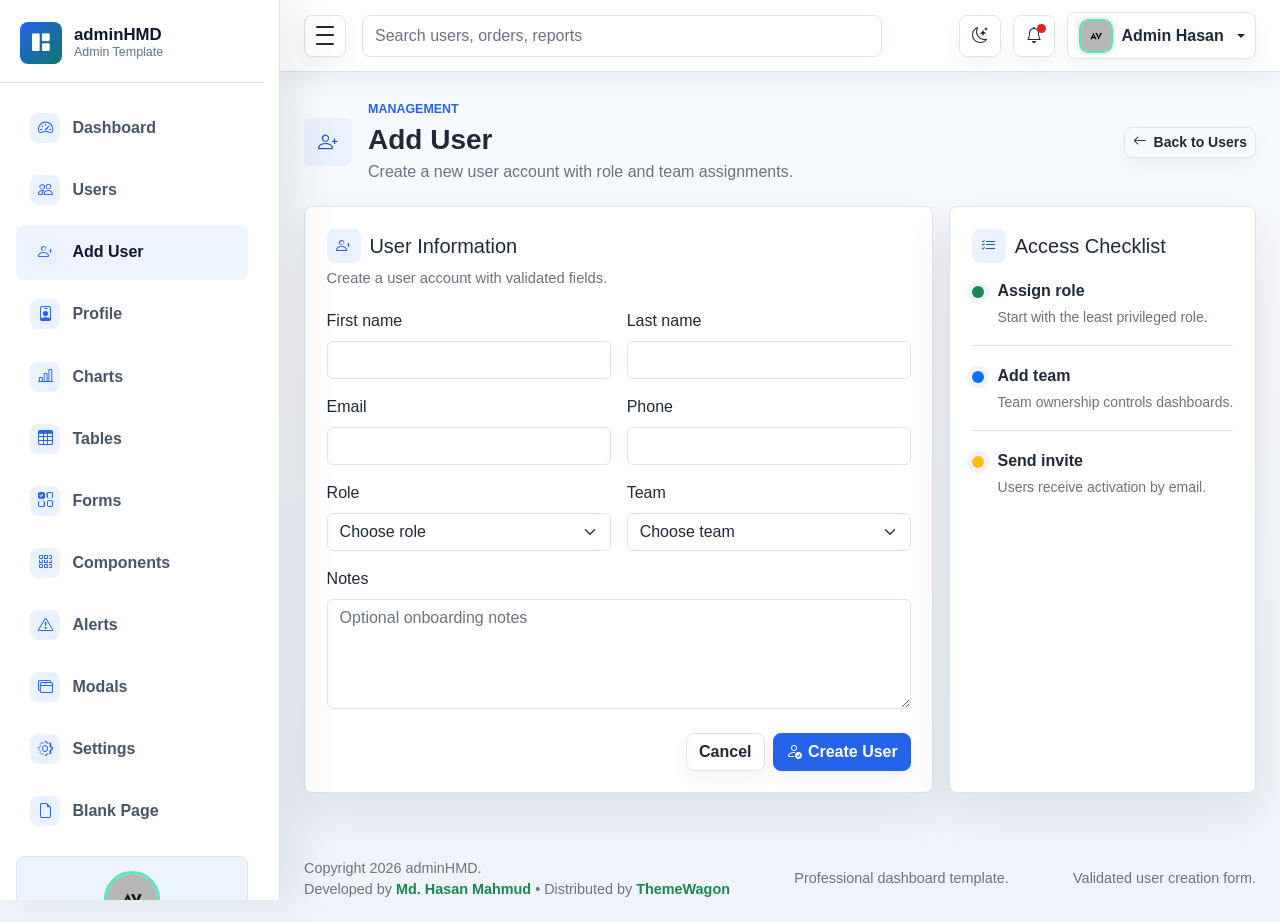
==== admin/html/add-user.html @ 8dc2665f "Admin" ====
<!DOCTYPE html>
<html lang="en">
<head>
  <meta charset="UTF-8">
  <meta name="viewport" content="width=device-width, initial-scale=1.0">
  <meta name="description" content="adminHMD professional admin dashboard template">
  <title>Add User | adminHMD</title>

  <link rel="stylesheet" href="../assets/css/bootstrap.min.css">
  <link rel="stylesheet" href="../assets/vendors/bootstrap-icons/bootstrap-icons.css">
  <link rel="stylesheet" href="../assets/css/style.css">
</head>

<body>
  <div class="admin-shell">
    <div class="sidebar-backdrop" data-sidebar-close></div>

    <aside class="admin-sidebar" id="adminSidebar" aria-label="Main navigation">
      <div class="sidebar-header">
        <a class="brand-mark" href="index.html" aria-label="adminHMD dashboard">
          <span class="brand-icon"><i class="bi bi-grid-1x2-fill" aria-hidden="true"></i></span>
          <span class="brand-copy">
            <span class="brand-title">adminHMD</span>
            <span class="brand-subtitle">Admin Template</span>
          </span>
        </a>
      </div>

      <nav class="sidebar-nav">
        <a class="nav-link" href="index.html">
          <span class="nav-icon"><i class="bi bi-speedometer2" aria-hidden="true"></i></span>
          <span class="nav-text">Dashboard</span>
        </a>
        <a class="nav-link" href="users.html">
          <span class="nav-icon"><i class="bi bi-people" aria-hidden="true"></i></span>
          <span class="nav-text">Users</span>
        </a>
        <a class="nav-link active" href="add-user.html" aria-current="page">
          <span class="nav-icon"><i class="bi bi-person-plus" aria-hidden="true"></i></span>
          <span class="nav-text">Add User</span>
        </a>
        <a class="nav-link" href="profile.html">
          <span class="nav-icon"><i class="bi bi-person-badge" aria-hidden="true"></i></span>
          <span class="nav-text">Profile</span>
        </a>
        <a class="nav-link" href="charts.html">
          <span class="nav-icon"><i class="bi bi-bar-chart-line" aria-hidden="true"></i></span>
          <span class="nav-text">Charts</span>
        </a>
        <a class="nav-link" href="tables.html">
          <span class="nav-icon"><i class="bi bi-table" aria-hidden="true"></i></span>
          <span class="nav-text">Tables</span>
        </a>
        <a class="nav-link" href="forms.html">
          <span class="nav-icon"><i class="bi bi-ui-checks-grid" aria-hidden="true"></i></span>
          <span class="nav-text">Forms</span>
        </a>
        <a class="nav-link" href="components.html">
          <span class="nav-icon"><i class="bi bi-grid-3x3-gap" aria-hidden="true"></i></span>
          <span class="nav-text">Components</span>
        </a>
        <a class="nav-link" href="alerts.html">
          <span class="nav-icon"><i class="bi bi-exclamation-triangle" aria-hidden="true"></i></span>
          <span class="nav-text">Alerts</span>
        </a>
        <a class="nav-link" href="modals.html">
          <span class="nav-icon"><i class="bi bi-window-stack" aria-hidden="true"></i></span>
          <span class="nav-text">Modals</span>
        </a>
        <a class="nav-link" href="settings.html">
          <span class="nav-icon"><i class="bi bi-gear" aria-hidden="true"></i></span>
          <span class="nav-text">Settings</span>
        </a>
        <a class="nav-link" href="blank.html">
          <span class="nav-icon"><i class="bi bi-file-earmark" aria-hidden="true"></i></span>
          <span class="nav-text">Blank Page</span>
        </a>
      </nav>

      <div class="sidebar-user">
        <img class="avatar-img avatar-md sidebar-user-avatar" src="../assets/images/avatar/avatar.jpg" alt="Admin Hasan">
        <strong>Admin Hasan</strong>
        <small>Active Workspace</small>
      </div>

      <div class="sidebar-footer">
        <span class="status-dot"></span>
        <span class="sidebar-footer-text">System running smoothly</span>
      </div>
    </aside>

    <div class="admin-main">
      <nav class="navbar admin-navbar navbar-expand bg-white">
        <div class="container-fluid px-3 px-lg-4">
          <button class="sidebar-toggle" type="button" data-sidebar-toggle aria-controls="adminSidebar" aria-expanded="true" aria-label="Toggle sidebar">
            <span></span>
            <span></span>
            <span></span>
          </button>

          <form class="d-none d-md-flex ms-3 flex-grow-1" role="search">
            <input class="form-control search-input" type="search" placeholder="Search users, orders, reports" aria-label="Search">
          </form>

          <div class="navbar-actions ms-auto">
            <button class="icon-button theme-toggle" type="button" data-theme-toggle aria-label="Switch color theme" title="Switch color theme">
              <i class="bi bi-moon-stars" data-theme-icon aria-hidden="true"></i>
            </button>
            <div class="dropdown">
              <button class="icon-button" type="button" data-bs-toggle="dropdown" aria-expanded="false" aria-label="Notifications">
                <span class="notification-dot"></span>
                <i class="bi bi-bell" aria-hidden="true"></i>
              </button>
              <div class="dropdown-menu dropdown-menu-end notification-menu">
                <div class="dropdown-header fw-bold text-body">Notifications</div>
                <a class="dropdown-item" href="users.html">
                  <span class="notification-title">New user registered</span>
                  <span class="notification-time">4 minutes ago</span>
                </a>
                <a class="dropdown-item" href="charts.html">
                  <span class="notification-title">Revenue target reached</span>
                  <span class="notification-time">32 minutes ago</span>
                </a>
                <a class="dropdown-item" href="settings.html">
                  <span class="notification-title">Security review completed</span>
                  <span class="notification-time">1 hour ago</span>
                </a>
              </div>
            </div>

            <div class="dropdown">
              <button class="profile-button dropdown-toggle" type="button" data-bs-toggle="dropdown" aria-expanded="false">
                <img class="avatar-img avatar-sm" src="../assets/images/avatar/avatar.jpg" alt="Admin Hasan">
                <span class="profile-name d-none d-sm-inline">Admin Hasan</span>
              </button>
              <ul class="dropdown-menu dropdown-menu-end">
                <li><a class="dropdown-item" href="profile.html">Profile</a></li>
                <li><a class="dropdown-item" href="settings.html">Account settings</a></li>
                <li><hr class="dropdown-divider"></li>
                <li><a class="dropdown-item" href="login.html">Sign out</a></li>
              </ul>
            </div>
          </div>
        </div>
      </nav>

      <main class="dashboard-content">
        <div class="container-fluid px-3 px-lg-4 py-4">
          <div class="page-heading">
            <div class="page-heading-copy">
              <span class="page-icon"><i class="bi bi-person-plus" aria-hidden="true"></i></span>
              <div>
                <p class="eyebrow mb-1">Management</p>
                <h1 class="h3 mb-1">Add User</h1>
                <p class="text-muted mb-0">Create a new user account with role and team assignments.</p>
              </div>
            </div>
            <div class="heading-actions"><a class="btn btn-outline-secondary btn-sm" href="users.html"><i class="bi bi-arrow-left" aria-hidden="true"></i> Back to Users</a></div>
          </div>

          <section class="row g-3">
            <div class="col-12 col-xl-8">
              <form class="panel needs-validation" novalidate>
                <div class="panel-header"><div><h2 class="h5 mb-1 section-title"><i class="bi bi-person-plus" aria-hidden="true"></i><span>User Information</span></h2><p class="text-muted mb-0">Create a user account with validated fields.</p></div></div>
                <div class="row g-3">
                  <div class="col-md-6"><label class="form-label" for="firstName">First name</label><input class="form-control" id="firstName" type="text" required><div class="invalid-feedback">First name is required.</div></div>
                  <div class="col-md-6"><label class="form-label" for="lastName">Last name</label><input class="form-control" id="lastName" type="text" required><div class="invalid-feedback">Last name is required.</div></div>
                  <div class="col-md-6"><label class="form-label" for="email">Email</label><input class="form-control" id="email" type="email" required><div class="invalid-feedback">Enter a valid email.</div></div>
                  <div class="col-md-6"><label class="form-label" for="phone">Phone</label><input class="form-control" id="phone" type="tel" required><div class="invalid-feedback">Phone number is required.</div></div>
                  <div class="col-md-6"><label class="form-label" for="role">Role</label><select class="form-select" id="role" required><option value="">Choose role</option><option>Admin</option><option>Manager</option><option>Editor</option><option>Viewer</option></select><div class="invalid-feedback">Choose a role.</div></div>
                  <div class="col-md-6"><label class="form-label" for="team">Team</label><select class="form-select" id="team" required><option value="">Choose team</option><option>Operations</option><option>Sales</option><option>Content</option><option>Finance</option></select><div class="invalid-feedback">Choose a team.</div></div>
                  <div class="col-12"><label class="form-label" for="notes">Notes</label><textarea class="form-control" id="notes" rows="4" placeholder="Optional onboarding notes"></textarea></div>
                </div>
                <div class="d-flex flex-wrap justify-content-end gap-2 mt-4"><a class="btn btn-outline-secondary" href="users.html">Cancel</a><button class="btn btn-primary" type="submit"><i class="bi bi-person-check" aria-hidden="true"></i> Create User</button></div>
              </form>
            </div>
            <div class="col-12 col-xl-4">
              <div class="panel h-100">
                <h2 class="h5 mb-3 section-title"><i class="bi bi-list-check" aria-hidden="true"></i><span>Access Checklist</span></h2>
                <div class="activity-list">
                  <div class="activity-item"><span class="activity-dot bg-success"></span><div><p class="mb-1 fw-semibold">Assign role</p><p class="text-muted small mb-0">Start with the least privileged role.</p></div></div>
                  <div class="activity-item"><span class="activity-dot bg-primary"></span><div><p class="mb-1 fw-semibold">Add team</p><p class="text-muted small mb-0">Team ownership controls dashboards.</p></div></div>
                  <div class="activity-item"><span class="activity-dot bg-warning"></span><div><p class="mb-1 fw-semibold">Send invite</p><p class="text-muted small mb-0">Users receive activation by email.</p></div></div>
                </div>
              </div>
            </div>
          </section>
        </div>
      </main>

      <footer class="admin-footer">
        <div class="container-fluid px-3 px-lg-4">
          <span>Copyright 2026 adminHMD. <br> Developed by <a target="_blank" class="fw-bold text-success" href="https://github.com/HasanMahmudDev">Md. Hasan Mahmud</a> • Distributed by <a target="_blank" class="fw-bold text-success" href="https://themewagon.com">ThemeWagon</a> </span>
          <span>Professional dashboard template.</span>
          <span>Validated user creation form.</span>
        </div>
      </footer>
    </div>
  </div>

  <script src="../assets/js/bootstrap.bundle.min.js"></script>
  <script src="../assets/js/main.js"></script>
</body>
</html>
---- admin/assets/css/style.css ----
:root {
  --sidebar-width: 280px;
  --sidebar-mini-width: 84px;
  --admin-bg: #f5f7fb;
  --admin-surface: #ffffff;
  --admin-surface-soft: #f8fafc;
  --admin-border: #dbe4ef;
  --admin-text: #1f2937;
  --admin-muted: #6b7280;
  --admin-primary: #2563eb;
  --admin-primary-dark: #1d4ed8;
  --admin-success: #0f766e;
  --admin-warning: #d97706;
  --admin-danger: #dc2626;
  --admin-sidebar: #111827;
  --admin-sidebar-soft: #1f2937;
  --admin-shadow-sm: 0 10px 24px rgba(15, 23, 42, 0.06);
  --admin-shadow: 0 18px 46px rgba(15, 23, 42, 0.09);
  --admin-shadow-lg: 0 26px 70px rgba(15, 23, 42, 0.12);
  --admin-ring: 0 0 0 4px rgba(37, 99, 235, 0.12);
}

* {
  box-sizing: border-box;
}

html {
  min-height: 100%;
}

body {
  min-height: 100vh;
  margin: 0;
  background: linear-gradient(180deg, #f8fbff 0%, var(--admin-bg) 42%, #eef4fa 100%);
  color: var(--admin-text);
  font-family: "Segoe UI", Arial, sans-serif;
}

a {
  text-decoration: none;
}

.admin-shell {
  min-height: 100vh;
}

.admin-sidebar {
  position: fixed;
  inset: 0 auto 0 0;
  z-index: 1040;
  width: var(--sidebar-width);
  display: flex;
  flex-direction: column;
  overflow-x: hidden;
  overflow-y: auto;
  /* Reserve scrollbar gutter to keep inner content width stable so header/footer dividers align with scrollbar */
  scrollbar-gutter: stable;
  background: var(--admin-sidebar);
  color: #ffffff;
  box-shadow: 18px 0 42px rgba(15, 23, 42, 0.18);
  transform: translateX(0);
  transition: width 0.2s ease, transform 0.2s ease;
}

.sidebar-header {
  padding: 1.35rem 1.25rem 1.15rem;
  margin-inline: 0;
  border-bottom: 1px solid rgba(255, 255, 255, 0.08);
}

.brand-mark {
  display: flex;
  align-items: center;
  gap: 0.75rem;
  min-width: 0;
  color: #ffffff;
}

.brand-mark:hover,
.brand-mark:focus {
  color: #ffffff;
}

.brand-icon,
.profile-avatar,
.metric-icon,
.nav-icon {
  display: inline-grid;
  place-items: center;
  flex: 0 0 auto;
  font-weight: 800;
}

.brand-icon {
  width: 42px;
  height: 42px;
  border-radius: 8px;
  background: linear-gradient(135deg, #2563eb, #0f766e);
  color: #ffffff;
}

.brand-copy,
.brand-title,
.brand-subtitle,
.nav-text,
.sidebar-footer-text {
  min-width: 0;
  transition: opacity 0.16s ease, width 0.16s ease;
}

.brand-title,
.brand-subtitle {
  display: block;
  line-height: 1.2;
  white-space: nowrap;
}

.brand-title {
  font-size: 1.05rem;
  font-weight: 800;
}

.brand-subtitle {
  color: #9ca3af;
  font-size: 0.78rem;
}

.sidebar-nav {
  display: grid;
  gap: 0.45rem;
  padding: 1.1rem 1rem;
}

.sidebar-nav .nav-link {
  display: flex;
  align-items: center;
  gap: 0.75rem;
  min-height: 48px;
  padding: 0.78rem 0.9rem;
  border-radius: 8px;
  color: #d1d5db;
  font-weight: 700;
  transition: background 0.16s ease, color 0.16s ease, transform 0.16s ease;
  white-space: nowrap;
}

.sidebar-nav .nav-link:hover,
.sidebar-nav .nav-link:focus,
.sidebar-nav .nav-link.active {
  background: var(--admin-sidebar-soft);
  color: #ffffff;
}

.sidebar-nav .nav-link:hover,
.sidebar-nav .nav-link:focus {
  transform: translateX(2px);
}

.nav-icon {
  width: 30px;
  height: 30px;
  border-radius: 8px;
  background: rgba(255, 255, 255, 0.08);
  color: #bfdbfe;
  font-size: 0.76rem;
}

.sidebar-footer {
  display: flex;
  align-items: center;
  gap: 0.65rem;
  margin-top: auto;
  margin-inline: 1.25rem;
  padding: 1rem 0;
  color: #d1d5db;
  border-top: 1px solid rgba(255, 255, 255, 0.08);
  font-size: 0.9rem;
  white-space: nowrap;
}

.sidebar-user {
  margin: auto 1rem 1rem;
  padding: 0.85rem;
  display: grid;
  justify-items: center;
  gap: 0.22rem;
  border: 1px solid var(--admin-sidebar-border);
  border-radius: 8px;
  background: var(--admin-sidebar-soft);
  text-align: center;
}

.sidebar-user-avatar {
  border: 3px solid #53e9b9;
}

.sidebar-user strong {
  color: var(--admin-sidebar-text-strong);
  font-size: 1rem;
  line-height: 1.1;
}

.sidebar-user small {
  color: var(--admin-sidebar-muted);
  font-size: 0.84rem;
}

.status-dot,
.notification-dot {
  width: 9px;
  height: 9px;
  border-radius: 50%;
}

.status-dot {
  flex: 0 0 auto;
  background: #22c55e;
}

.sidebar-backdrop {
  position: fixed;
  inset: 0;
  z-index: 1030;
  display: none;
  background: rgba(15, 23, 42, 0.5);
}

.admin-main {
  width: auto;
  min-width: 0;
  min-height: 100vh;
  margin-left: var(--sidebar-width);
  transition: margin-left 0.2s ease;
}

.admin-navbar {
  position: sticky;
  top: 0;
  z-index: 1020;
  min-height: 72px;
  border-bottom: 1px solid var(--admin-border);
  box-shadow: var(--admin-shadow-sm);
}

.admin-navbar.bg-white {
  background-color: rgba(255, 255, 255, 0.94) !important;
  backdrop-filter: blur(14px);
}

.sidebar-toggle {
  width: 42px;
  height: 42px;
  display: inline-grid;
  place-items: center;
  gap: 4px;
  padding: 9px;
  border: 1px solid var(--admin-border);
  border-radius: 8px;
  background: #ffffff;
  box-shadow: 0 8px 18px rgba(15, 23, 42, 0.05);
  transition: border-color 0.16s ease, background 0.16s ease, box-shadow 0.16s ease;
}

.sidebar-toggle:hover,
.sidebar-toggle:focus {
  border-color: #bfdbfe;
  background: #f8fbff;
  box-shadow: var(--admin-ring);
}

.sidebar-toggle span {
  width: 18px;
  height: 2px;
  display: block;
  background: var(--admin-text);
  border-radius: 999px;
}

.search-input {
  max-width: 520px;
  border-color: var(--admin-border);
  border-radius: 8px;
  background: var(--admin-surface-soft);
  min-height: 42px;
  box-shadow: none;
}

.search-input:focus {
  border-color: #93c5fd;
  box-shadow: var(--admin-ring);
}

.navbar-actions {
  display: flex;
  align-items: center;
  gap: 0.75rem;
}

.icon-button,
.profile-button {
  border: 1px solid var(--admin-border);
  background: #ffffff;
  color: var(--admin-text);
  box-shadow: 0 8px 18px rgba(15, 23, 42, 0.05);
  transition: border-color 0.16s ease, box-shadow 0.16s ease, transform 0.16s ease;
}

.icon-button:hover,
.icon-button:focus,
.profile-button:hover,
.profile-button:focus {
  border-color: #bfdbfe;
  box-shadow: var(--admin-ring);
}

.icon-button {
  position: relative;
  width: 42px;
  height: 42px;
  border-radius: 8px;
  font-weight: 800;
}

.notification-dot {
  position: absolute;
  top: 8px;
  right: 8px;
  background: var(--admin-danger);
}

.notification-menu {
  width: min(320px, calc(100vw - 2rem));
  border: 1px solid var(--admin-border);
  border-radius: 8px;
  box-shadow: var(--admin-shadow);
}

.notification-menu .dropdown-item {
  display: grid;
  gap: 0.2rem;
  padding-block: 0.7rem;
}

.notification-title {
  font-weight: 700;
}

.notification-time {
  color: var(--admin-muted);
  font-size: 0.82rem;
}

.profile-button {
  display: flex;
  align-items: center;
  gap: 0.55rem;
  min-height: 42px;
  padding: 0.35rem 0.65rem;
  border-radius: 8px;
  font-weight: 700;
}

.profile-avatar {
  width: 30px;
  height: 30px;
  border-radius: 8px;
  background: #e0ecff;
  color: var(--admin-primary-dark);
  font-size: 0.76rem;
}

.avatar-img {
  display: block;
  flex: 0 0 auto;
  object-fit: cover;
  object-position: center;
}

.avatar-sm {
  width: 34px;
  height: 34px;
  border-radius: 10px;
}

.avatar-md {
  width: 56px;
  height: 56px;
  border-radius: 50%;
}

.avatar-xl {
  width: 78px;
  height: 78px;
  border-radius: 50%;
}

.profile-button .avatar-sm {
  border: 2px solid #52e7b8;
  box-shadow: 0 0 0 2px rgba(15, 23, 42, 0.08);
}

html[data-theme="dark"] .profile-button .avatar-sm {
  border-color: #54f0be;
  box-shadow: 0 0 0 2px rgba(255, 255, 255, 0.08);
}

.dashboard-content {
  min-height: calc(100vh - 132px);
}

.dashboard-content > .container-fluid {
  padding-top: 1.75rem !important;
  padding-bottom: 1.75rem !important;
}

.page-heading,
.panel-header,
.metric-top {
  display: flex;
  align-items: center;
  justify-content: space-between;
  gap: 1rem;
}

.page-heading {
  margin-bottom: 1.35rem;
}

.page-heading h1 {
  font-weight: 800;
  letter-spacing: 0;
}

.eyebrow {
  color: var(--admin-primary);
  font-size: 0.78rem;
  font-weight: 800;
  text-transform: uppercase;
}

.heading-actions {
  display: flex;
  flex-wrap: wrap;
  justify-content: flex-end;
  gap: 0.65rem;
}

.btn {
  border-radius: 8px;
  font-weight: 700;
  box-shadow: 0 8px 18px rgba(15, 23, 42, 0.05);
  transition: border-color 0.16s ease, background 0.16s ease, box-shadow 0.16s ease, transform 0.16s ease;
}

.btn:hover,
.btn:focus {
  transform: translateY(-1px);
}

.btn-primary {
  border-color: var(--admin-primary);
  background: var(--admin-primary);
}

.btn-primary:hover,
.btn-primary:focus {
  border-color: var(--admin-primary-dark);
  background: var(--admin-primary-dark);
}

.metric-card,
.panel {
  border: 1px solid var(--admin-border);
  border-radius: 8px;
  background: var(--admin-surface);
  box-shadow: var(--admin-shadow);
}

.metric-card {
  position: relative;
  min-height: 164px;
  padding: 1.35rem;
  overflow: hidden;
  transition: border-color 0.18s ease, box-shadow 0.18s ease, transform 0.18s ease;
}

.metric-card::before {
  content: "";
  position: absolute;
  inset: 0 auto 0 0;
  width: 4px;
  background: var(--metric-color, var(--admin-primary));
}

.metric-card:hover {
  border-color: #c6d5e8;
  box-shadow: var(--admin-shadow-lg);
  transform: translateY(-3px);
}

.metric-primary {
  --metric-color: var(--admin-primary);
}

.metric-success {
  --metric-color: var(--admin-success);
}

.metric-warning {
  --metric-color: var(--admin-warning);
}

.metric-danger {
  --metric-color: var(--admin-danger);
}

.metric-label {
  color: var(--admin-muted);
  font-size: 0.78rem;
  font-weight: 800;
  text-transform: uppercase;
}

.metric-icon {
  width: 42px;
  height: 42px;
  border-radius: 8px;
  background: #eaf2ff;
  color: var(--metric-color, var(--admin-primary));
  box-shadow: inset 0 0 0 1px rgba(255, 255, 255, 0.7);
}

.metric-success .metric-icon {
  background: #e7f6f3;
}

.metric-warning .metric-icon {
  background: #fff4df;
}

.metric-danger .metric-icon {
  background: #ffecec;
}

.metric-value {
  margin-top: 1rem;
  color: var(--admin-text);
  font-size: 2.18rem;
  font-weight: 800;
  line-height: 1;
}

.metric-meta {
  display: flex;
  flex-wrap: wrap;
  gap: 0.35rem;
  margin-top: 0.9rem;
  color: var(--admin-muted);
  font-size: 0.9rem;
  font-weight: 700;
}

.panel {
  padding: 1.35rem;
  transition: border-color 0.18s ease, box-shadow 0.18s ease;
}

.panel:hover {
  border-color: #c6d5e8;
  box-shadow: var(--admin-shadow-lg);
}

.panel-header {
  margin-bottom: 1.25rem;
}

.panel-header p {
  font-size: 0.92rem;
}

.chart-bars {
  height: 292px;
  display: grid;
  grid-template-columns: repeat(6, minmax(38px, 1fr));
  align-items: end;
  gap: 1rem;
  padding: 1.2rem 0.4rem 0;
  border-radius: 8px;
  background: linear-gradient(180deg, #f8fafc 0%, #ffffff 100%);
}

.chart-column {
  height: 100%;
  display: grid;
  grid-template-rows: 1fr auto;
  align-items: end;
  gap: 0.6rem;
  color: var(--admin-muted);
  font-size: 0.84rem;
  font-weight: 700;
  text-align: center;
}

.chart-column span {
  width: 100%;
  height: var(--bar-size);
  min-height: 28px;
  display: block;
  border-radius: 8px 8px 3px 3px;
  background: linear-gradient(180deg, var(--admin-primary), var(--admin-success));
  box-shadow: 0 10px 20px rgba(37, 99, 235, 0.18);
}

.bar-42 {
  --bar-size: 42%;
}

.bar-58 {
  --bar-size: 58%;
}

.bar-51 {
  --bar-size: 51%;
}

.bar-72 {
  --bar-size: 72%;
}

.bar-66 {
  --bar-size: 66%;
}

.bar-83 {
  --bar-size: 83%;
}

.activity-list {
  display: grid;
  gap: 1.1rem;
}

.activity-item {
  display: grid;
  grid-template-columns: auto 1fr;
  gap: 0.85rem;
  padding-bottom: 1.1rem;
  border-bottom: 1px solid var(--admin-border);
}

.activity-item:last-child {
  padding-bottom: 0;
  border-bottom: 0;
}

.activity-dot {
  width: 12px;
  height: 12px;
  margin-top: 0.45rem;
  border-radius: 50%;
  box-shadow: 0 0 0 5px rgba(37, 99, 235, 0.08);
}

.table {
  --bs-table-bg: transparent;
}

.table thead th {
  color: var(--admin-muted);
  font-size: 0.78rem;
  text-transform: uppercase;
  white-space: nowrap;
}

.table tbody td {
  min-width: 120px;
  padding-top: 1rem;
  padding-bottom: 1rem;
}

.table tbody tr {
  transition: background 0.16s ease;
}

.table tbody tr:hover {
  background: #f8fbff;
}

.badge {
  border-radius: 8px;
  padding: 0.45rem 0.65rem;
}

.table-search {
  width: min(260px, 100%);
  border-color: var(--admin-border);
  border-radius: 8px;
}

.table-media {
  display: flex;
  align-items: center;
  gap: 0.7rem;
}

.product-thumb {
  width: 42px;
  height: 42px;
  border-radius: 8px;
  object-fit: cover;
  flex: 0 0 auto;
  border: 1px solid var(--admin-border);
}

.profile-avatar-lg {
  width: 92px;
  height: 92px;
  border-radius: 8px;
  font-size: 1.5rem;
}

.profile-hero {
  display: grid;
  justify-items: center;
}

.profile-card {
  overflow: hidden;
}

.profile-cover {
  margin: -1.35rem -1.35rem 0.9rem;
  height: 96px;
  border-bottom: 1px solid var(--admin-border);
}

.profile-cover img {
  width: 100%;
  height: 100%;
  display: block;
  object-fit: cover;
  object-position: center;
}

.profile-photo {
  margin-top: -44px;
  border: 4px solid var(--admin-surface);
  box-shadow: var(--admin-shadow-sm);
}

.info-list,
.settings-list,
.legend-list {
  display: grid;
  gap: 0.85rem;
}

.info-list div,
.mini-card,
.settings-row,
.legend-list div {
  border: 1px solid var(--admin-border);
  border-radius: 8px;
  background: var(--admin-surface-soft);
}

.info-list div,
.legend-list div {
  display: flex;
  align-items: center;
  justify-content: space-between;
  gap: 1rem;
  padding: 0.85rem;
}

.info-list span,
.mini-card span,
.settings-row small {
  color: var(--admin-muted);
  font-size: 0.84rem;
}

.info-list strong,
.mini-card strong {
  text-align: right;
}

.mini-card {
  display: grid;
  gap: 0.35rem;
  min-height: 104px;
  align-content: center;
  padding: 1rem;
}

.mini-card strong {
  color: var(--admin-text);
  font-size: 1.05rem;
}

.settings-row {
  display: flex;
  align-items: center;
  justify-content: space-between;
  gap: 1rem;
  padding: 1rem;
  cursor: pointer;
}

.settings-row span {
  display: grid;
  gap: 0.2rem;
}

.donut-chart {
  width: 190px;
  height: 190px;
  display: grid;
  place-items: center;
  border-radius: 50%;
  background: conic-gradient(var(--admin-primary) 0 42%, var(--admin-success) 42% 68%, var(--admin-warning) 68% 86%, var(--admin-danger) 86% 100%);
  box-shadow: var(--admin-shadow-sm);
}

.donut-chart span {
  width: 112px;
  height: 112px;
  display: grid;
  place-items: center;
  border-radius: 50%;
  background: #ffffff;
  color: var(--admin-text);
  font-size: 1.65rem;
  font-weight: 800;
}

.legend-list div {
  padding: 0.75rem 0.85rem;
}

.legend-dot {
  width: 10px;
  height: 10px;
  flex: 0 0 auto;
  border-radius: 50%;
}

.legend-list strong {
  margin-left: auto;
}

.progress {
  height: 1.15rem;
  border-radius: 8px;
  background: #e8eef6;
}

.progress-bar {
  border-radius: 8px;
  font-size: 0.75rem;
  font-weight: 800;
}

.progress-42 {
  width: 42%;
}

.progress-58 {
  width: 58%;
}

.progress-72 {
  width: 72%;
}

.blank-panel {
  min-height: 440px;
  display: grid;
  place-items: center;
  text-align: center;
}

.blank-state {
  max-width: 440px;
  display: grid;
  justify-items: center;
}

.blank-visual {
  width: 88px;
  height: 88px;
  object-fit: contain;
  margin-bottom: 0.9rem;
}

.auth-body {
  min-height: 100vh;
  background: linear-gradient(135deg, #f8fbff 0%, #eaf2ff 44%, #eef8f6 100%);
}

.auth-page,
.error-page {
  min-height: 100vh;
  display: grid;
  place-items: center;
  padding: 1.5rem;
}

.auth-card,
.error-card {
  width: min(100%, 460px);
  border: 1px solid var(--admin-border);
  border-radius: 8px;
  background: rgba(255, 255, 255, 0.96);
  box-shadow: var(--admin-shadow-lg);
}

.auth-card {
  padding: 1.5rem;
}

.auth-visual {
  margin-bottom: 1rem;
  height: 96px;
  border: 1px solid var(--admin-border);
  border-radius: 8px;
  overflow: hidden;
}

.auth-visual img {
  width: 100%;
  height: 100%;
  display: block;
  object-fit: cover;
  object-position: center;
}

.error-card {
  padding: 2rem;
  text-align: center;
}

.error-illustration {
  width: min(260px, 100%);
  max-height: 132px;
  object-fit: contain;
  margin: 0 auto 0.55rem;
}

.auth-brand {
  display: flex;
  align-items: center;
  gap: 0.75rem;
  margin-bottom: 1.5rem;
  color: var(--admin-text);
}

.auth-brand:hover,
.auth-brand:focus {
  color: var(--admin-text);
}

.auth-brand span:last-child {
  display: grid;
  line-height: 1.2;
}

.auth-brand small,
.auth-footer {
  color: var(--admin-muted);
}

.auth-footer {
  margin-top: 1.2rem;
  text-align: center;
  font-size: 0.92rem;
}

.error-code {
  color: var(--admin-primary);
  font-size: clamp(5rem, 18vw, 8rem);
  font-weight: 800;
  line-height: 1;
}

.admin-footer {
  padding: 1.1rem 0 1.35rem;
  color: var(--admin-muted);
  font-size: 0.9rem;
}

.admin-footer .container-fluid {
  display: flex;
  align-items: center;
  justify-content: space-between;
  gap: 1rem;
}

@media (min-width: 992px) {
  body.sidebar-mini .admin-sidebar {
    width: var(--sidebar-mini-width);
  }

  body.sidebar-mini .admin-main {
    margin-left: var(--sidebar-mini-width);
  }

  body.sidebar-mini .brand-copy,
  body.sidebar-mini .nav-text,
  body.sidebar-mini .sidebar-footer-text {
    width: 0;
    opacity: 0;
    overflow: hidden;
  }

  body.sidebar-mini .sidebar-header,
  body.sidebar-mini .sidebar-footer {
    margin-inline: 1rem;
    padding-inline: 0;
  }

  body.sidebar-mini .sidebar-nav .nav-link {
    justify-content: center;
    padding-inline: 0.65rem;
  }

  body.sidebar-mini .sidebar-nav .nav-link:hover,
  body.sidebar-mini .sidebar-nav .nav-link:focus {
    transform: none;
  }
}

@media (max-width: 991.98px) {
  .admin-sidebar {
    width: min(var(--sidebar-width), calc(100vw - 48px));
    transform: translateX(-100%);
  }

  .admin-main {
    margin-left: 0;
  }

  body.sidebar-open {
    overflow: hidden;
  }

  body.sidebar-open .admin-sidebar {
    transform: translateX(0);
  }

  body.sidebar-open .sidebar-backdrop {
    display: block;
  }
}

@media (max-width: 575.98px) {
  .page-heading,
  .panel-header {
    align-items: flex-start;
    flex-direction: column;
  }

  .heading-actions {
    width: 100%;
    justify-content: stretch;
  }

  .heading-actions .btn {
    flex: 1 1 0;
  }

  .chart-bars {
    height: 220px;
    gap: 0.6rem;
    padding-inline: 0.25rem;
  }

  .metric-value {
    font-size: 1.85rem;
  }

  .metric-card,
  .panel {
    padding: 1.1rem;
  }

  .admin-footer .container-fluid {
    align-items: flex-start;
    flex-direction: column;
  }
}

@media (prefers-reduced-motion: reduce) {
  .sidebar-nav .nav-link,
  .sidebar-toggle,
  .icon-button,
  .profile-button,
  .btn,
  .metric-card,
  .panel,
  .table tbody tr {
    transition: none;
  }

  .sidebar-nav .nav-link:hover,
  .sidebar-nav .nav-link:focus,
  .btn:hover,
  .btn:focus,
  .metric-card:hover {
    transform: none;
  }
}

html[data-theme="dark"] {
  --admin-bg: #0f172a;
  --admin-surface: #182235;
  --admin-surface-soft: #111827;
  --admin-border: #2f3b52;
  --admin-text: #e5edf7;
  --admin-muted: #9aa8bd;
  --admin-primary: #60a5fa;
  --admin-primary-dark: #3b82f6;
  --admin-success: #2dd4bf;
  --admin-warning: #fbbf24;
  --admin-danger: #f87171;
  --admin-sidebar: #090f1d;
  --admin-sidebar-soft: #172033;
  --admin-shadow-sm: 0 10px 24px rgba(0, 0, 0, 0.24);
  --admin-shadow: 0 18px 46px rgba(0, 0, 0, 0.32);
  --admin-shadow-lg: 0 26px 70px rgba(0, 0, 0, 0.42);
  --admin-ring: 0 0 0 4px rgba(96, 165, 250, 0.18);
}

html[data-theme="dark"] body {
  background: linear-gradient(180deg, #111827 0%, var(--admin-bg) 48%, #0b1120 100%);
}

.brand-icon {
  font-size: 1.1rem;
}

.nav-icon {
  font-size: 0.95rem;
}

.theme-toggle i {
  font-size: 1rem;
}

.admin-navbar.bg-white,
.sidebar-toggle,
.icon-button,
.profile-button {
  background-color: var(--admin-surface) !important;
  color: var(--admin-text);
}

html[data-theme="dark"] .admin-navbar.bg-white {
  background-color: rgba(24, 34, 53, 0.92) !important;
}

html[data-theme="dark"] .profile-avatar {
  background: #1e3a5f;
  color: #bfdbfe;
}

.page-heading-copy {
  display: flex;
  align-items: center;
  justify-content: flex-start;
  gap: 1rem;
  min-width: 0;
}

.page-icon,
.section-title i {
  display: inline-grid;
  place-items: center;
  flex: 0 0 auto;
  border-radius: 8px;
  background: #eaf2ff;
  color: var(--admin-primary-dark);
}

.page-icon {
  width: 48px;
  height: 48px;
  font-size: 1.25rem;
}

.section-title {
  display: inline-flex;
  align-items: center;
  gap: 0.55rem;
}

.section-title i {
  width: 34px;
  height: 34px;
  font-size: 0.95rem;
}

html[data-theme="dark"] .page-icon,
html[data-theme="dark"] .section-title i {
  background: #1e3a5f;
  color: #bfdbfe;
}

.btn {
  display: inline-flex;
  align-items: center;
  justify-content: center;
  gap: 0.4rem;
}

.btn-light {
  border-color: var(--admin-border);
  background: var(--admin-surface-soft);
  color: var(--admin-text);
}

.btn-outline-secondary {
  border-color: var(--admin-border);
  color: var(--admin-text);
}

.btn-outline-secondary:hover,
.btn-outline-secondary:focus {
  border-color: var(--admin-primary);
  background: #eaf2ff;
  color: var(--admin-primary-dark);
}

html[data-theme="dark"] .btn-outline-secondary:hover,
html[data-theme="dark"] .btn-outline-secondary:focus {
  background: #1e3a5f;
  color: #bfdbfe;
}

html[data-theme="dark"] .chart-bars {
  background: linear-gradient(180deg, #111827 0%, #182235 100%);
}

html[data-theme="dark"] .table tbody tr:hover {
  background: #111827;
}

html[data-theme="dark"] .progress {
  background: #243149;
}

html[data-theme="dark"] .auth-body {
  background: linear-gradient(135deg, #0b1120 0%, #111827 48%, #10201f 100%);
}

.auth-card,
.error-card {
  background: var(--admin-surface);
}

.auth-theme-toggle {
  position: fixed;
  top: 1rem;
  right: 1rem;
  z-index: 10;
}

.dropdown-menu,
.modal-content,
.accordion-item,
.accordion-button {
  border-color: var(--admin-border);
  background-color: var(--admin-surface);
  color: var(--admin-text);
}

.dropdown-item,
.accordion-body {
  color: var(--admin-text);
}

.dropdown-item:hover,
.dropdown-item:focus,
.accordion-button:not(.collapsed) {
  background-color: var(--admin-surface-soft);
  color: var(--admin-text);
}

.form-control,
.form-select {
  border-color: var(--admin-border);
  background-color: var(--admin-surface);
  color: var(--admin-text);
}

.form-control:focus,
.form-select:focus {
  border-color: #93c5fd;
  background-color: var(--admin-surface);
  color: var(--admin-text);
  box-shadow: var(--admin-ring);
}

.form-control::placeholder {
  color: var(--admin-muted);
}

.text-muted {
  color: var(--admin-muted) !important;
}

html[data-theme="dark"] .text-body {
  color: var(--admin-text) !important;
}

html[data-theme="dark"] .text-bg-secondary {
  background-color: #334155 !important;
  color: #e5edf7 !important;
}

@media (max-width: 767.98px) {
  .navbar-actions {
    gap: 0.5rem;
  }

  .icon-button,
  .profile-button,
  .sidebar-toggle {
    width: 40px;
    height: 40px;
  }

  .profile-button {
    padding: 0.3rem;
  }

  .page-heading-copy {
    align-items: flex-start;
  }
}

@media (max-width: 575.98px) {
  .page-heading-copy {
    width: 100%;
  }

  .page-icon {
    width: 44px;
    height: 44px;
  }

  .panel-header .d-flex,
  .panel-header .form-control,
  .panel-header .form-select {
    width: 100%;
  }
}

html[data-theme="light"] {
  color-scheme: light;
}

html[data-theme="dark"] {
  color-scheme: dark;
}

body,
.admin-navbar,
.admin-sidebar,
.admin-main,
.metric-card,
.panel,
.auth-card,
.error-card,
.dropdown-menu,
.modal-content,
.form-control,
.form-select {
  transition: background-color 0.18s ease, border-color 0.18s ease, color 0.18s ease, box-shadow 0.18s ease;
}

.table {
  --bs-table-color: var(--admin-text);
  --bs-table-border-color: var(--admin-border);
  color: var(--admin-text);
}

.page-link {
  border-color: var(--admin-border);
  background: var(--admin-surface);
  color: var(--admin-text);
}

.page-link:hover,
.page-link:focus {
  border-color: var(--admin-primary);
  background: var(--admin-surface-soft);
  color: var(--admin-primary);
}

.page-item.active .page-link {
  border-color: var(--admin-primary);
  background: var(--admin-primary);
  color: #ffffff;
}

.page-item.disabled .page-link {
  border-color: var(--admin-border);
  background: var(--admin-surface-soft);
  color: var(--admin-muted);
}

.alert {
  border-radius: 8px;
}

html[data-theme="dark"] .alert-primary {
  border-color: #1d4ed8;
  background: rgba(37, 99, 235, 0.16);
  color: #bfdbfe;
}

html[data-theme="dark"] .alert-success {
  border-color: #0f766e;
  background: rgba(15, 118, 110, 0.18);
  color: #99f6e4;
}

html[data-theme="dark"] .alert-warning {
  border-color: #d97706;
  background: rgba(217, 119, 6, 0.18);
  color: #fde68a;
}

html[data-theme="dark"] .alert-danger {
  border-color: #dc2626;
  background: rgba(220, 38, 38, 0.16);
  color: #fecaca;
}

html[data-theme="dark"] .modal-header,
html[data-theme="dark"] .modal-footer,
html[data-theme="dark"] .accordion-item {
  border-color: var(--admin-border);
}

html[data-theme="dark"] .btn-close {
  filter: invert(1) grayscale(100%) brightness(180%);
}

html[data-theme="dark"] .text-bg-info {
  background-color: #0e7490 !important;
  color: #ecfeff !important;
}

html[data-theme="dark"] .text-bg-warning {
  background-color: #b45309 !important;
  color: #fff7ed !important;
}

html[data-theme="dark"] .text-bg-success {
  background-color: #0f766e !important;
  color: #ecfdf5 !important;
}

html[data-theme="dark"] .text-bg-danger {
  background-color: #b91c1c !important;
  color: #fef2f2 !important;
}

@media (max-width: 991.98px) {
  .dashboard-content > .container-fluid {
    padding-top: 1.25rem !important;
    padding-bottom: 1.25rem !important;
  }

  .admin-sidebar {
    box-shadow: 18px 0 48px rgba(0, 0, 0, 0.28);
  }
}

@media (max-width: 767.98px) {
  .panel-header {
    align-items: flex-start;
  }

  .panel-header > .d-flex {
    width: 100%;
  }

  .table-search {
    width: 100%;
  }

  .auth-page,
  .error-page {
    padding: 1rem;
  }

  .auth-card,
  .error-card {
    padding: 1.15rem;
  }
}

@media (max-width: 420px) {
  .heading-actions {
    width: 100%;
  }

  .heading-actions .btn {
    width: 100%;
  }

  .metric-card {
    min-height: 146px;
  }

  .profile-avatar-lg {
    width: 76px;
    height: 76px;
  }
}

@media (max-width: 575.98px) {
  .avatar-sm {
    width: 32px;
    height: 32px;
    border-radius: 8px;
  }

  .avatar-xl {
    width: 70px;
    height: 70px;
  }

  .profile-cover {
    height: 82px;
    margin-bottom: 0.75rem;
  }

  .profile-photo {
    margin-top: -38px;
  }

  .auth-visual {
    height: 82px;
  }

  .product-thumb {
    width: 36px;
    height: 36px;
  }
}

html:not([data-theme="dark"]) {
  --admin-sidebar: #ffffff;
  --admin-sidebar-soft: #eef4ff;
  --admin-sidebar-border: #dbe4ef;
  --admin-sidebar-text: #475569;
  --admin-sidebar-text-strong: #0f172a;
  --admin-sidebar-muted: #64748b;
  --admin-sidebar-icon-bg: #eaf2ff;
  --admin-sidebar-icon: #2563eb;
  --admin-sidebar-shadow: 18px 0 42px rgba(15, 23, 42, 0.08);
}

html[data-theme="dark"] {
  --admin-sidebar-border: rgba(255, 255, 255, 0.08);
  --admin-sidebar-text: #d1d5db;
  --admin-sidebar-text-strong: #ffffff;
  --admin-sidebar-muted: #9ca3af;
  --admin-sidebar-icon-bg: rgba(255, 255, 255, 0.08);
  --admin-sidebar-icon: #bfdbfe;
  --admin-sidebar-shadow: 18px 0 42px rgba(0, 0, 0, 0.34);
}

.admin-sidebar {
  border-right: 1px solid var(--admin-sidebar-border);
  background: var(--admin-sidebar);
  color: var(--admin-sidebar-text-strong);
  box-shadow: var(--admin-sidebar-shadow);
}

.sidebar-header {
  border-bottom-color: var(--admin-sidebar-border);
}

.brand-mark,
.brand-mark:hover,
.brand-mark:focus {
  color: var(--admin-sidebar-text-strong);
}

.brand-subtitle {
  color: var(--admin-sidebar-muted);
}

.sidebar-nav .nav-link {
  color: var(--admin-sidebar-text);
}

.sidebar-nav .nav-link:hover,
.sidebar-nav .nav-link:focus,
.sidebar-nav .nav-link.active {
  background: var(--admin-sidebar-soft);
  color: var(--admin-sidebar-text-strong);
}

.nav-icon {
  background: var(--admin-sidebar-icon-bg);
  color: var(--admin-sidebar-icon);
}

.sidebar-footer {
  border-top-color: var(--admin-sidebar-border);
  color: var(--admin-sidebar-text);
}
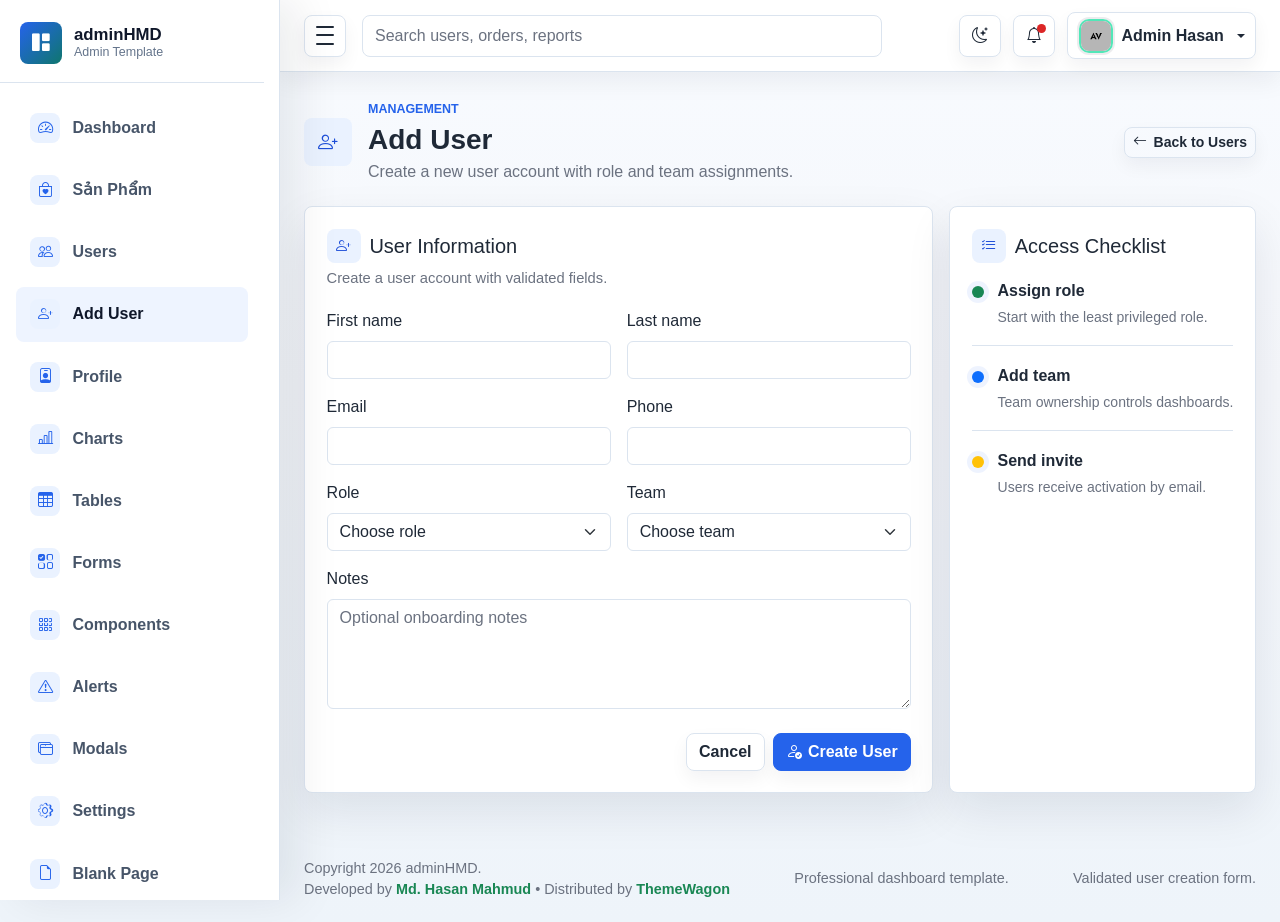
==== commit 3eb9d51d: "Update code" ====
--- a/admin/html/add-user.html
+++ b/admin/html/add-user.html
@@ -30,6 +30,10 @@
         <a class="nav-link" href="index.html">
           <span class="nav-icon"><i class="bi bi-speedometer2" aria-hidden="true"></i></span>
           <span class="nav-text">Dashboard</span>
+        </a>
+        <a class="nav-link" href="products.html">
+          <span class="nav-icon"><i class="bi bi-bag-heart" aria-hidden="true"></i></span>
+          <span class="nav-text">Sản Phẩm</span>
         </a>
         <a class="nav-link" href="users.html">
           <span class="nav-icon"><i class="bi bi-people" aria-hidden="true"></i></span>
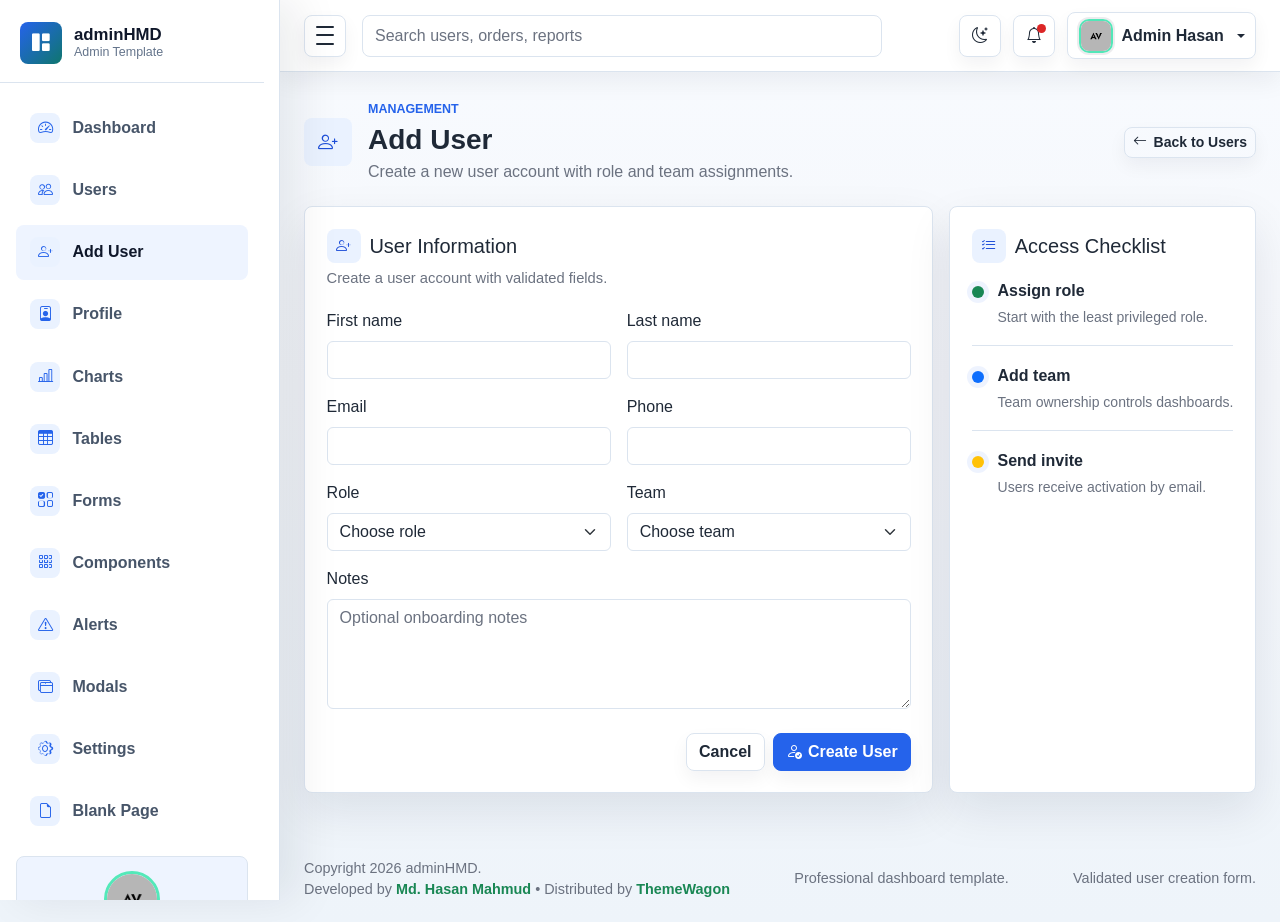
==== commit c4847b82: "Resolve merge conflicts" ====
--- a/admin/html/add-user.html
+++ b/admin/html/add-user.html
@@ -30,10 +30,6 @@
         <a class="nav-link" href="index.html">
           <span class="nav-icon"><i class="bi bi-speedometer2" aria-hidden="true"></i></span>
           <span class="nav-text">Dashboard</span>
-        </a>
-        <a class="nav-link" href="products.html">
-          <span class="nav-icon"><i class="bi bi-bag-heart" aria-hidden="true"></i></span>
-          <span class="nav-text">Sản Phẩm</span>
         </a>
         <a class="nav-link" href="users.html">
           <span class="nav-icon"><i class="bi bi-people" aria-hidden="true"></i></span>
